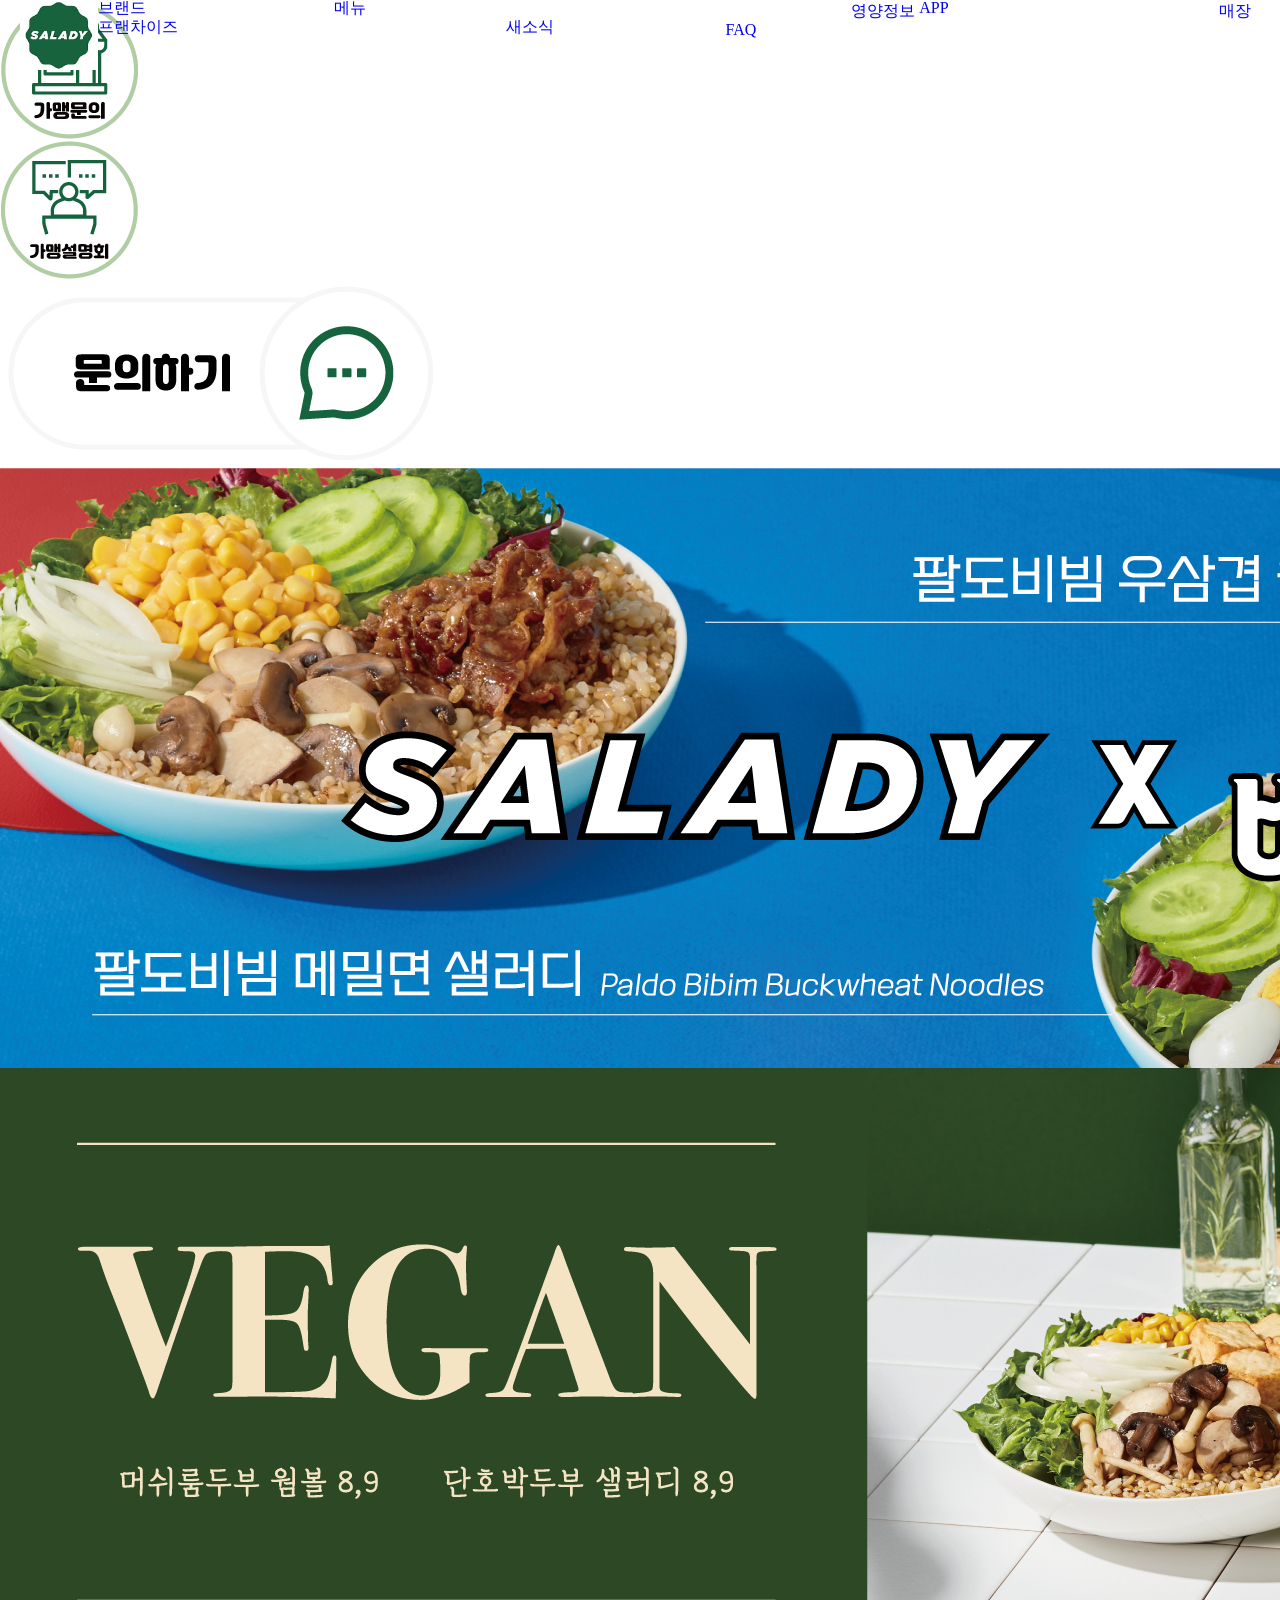
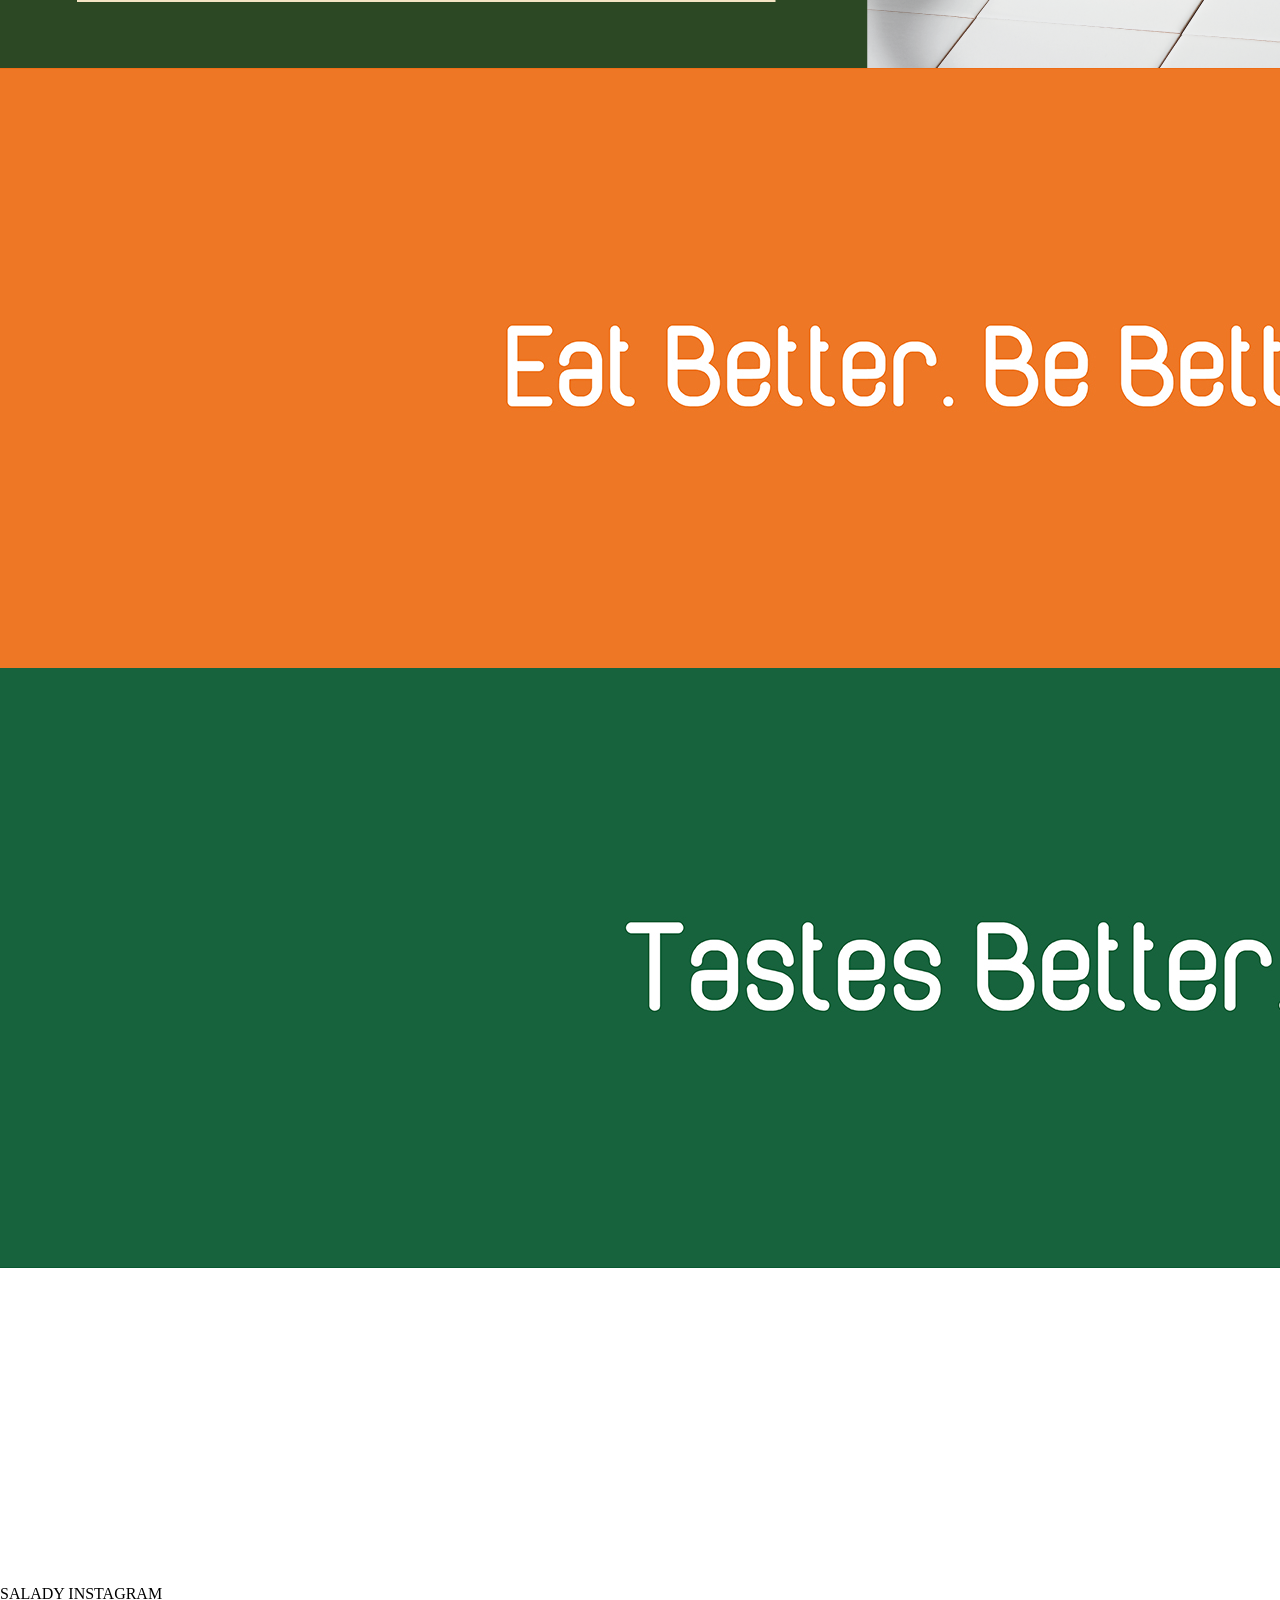
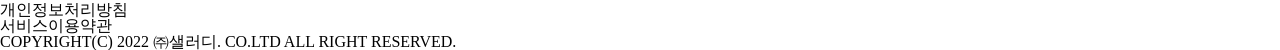
==== salady.html @ 0f6a2fb8 "2gaeo" ====
<!DOCTYPE html>
<html lang="ko">
<head>
    <meta charset="UTF-8">
    <meta name="viewport" content="width=device-width, initial-scale=1.0">
    <title>salady</title>
    <link rel="stylesheet" href="css/reset.css">
    <link rel="stylesheet" href="css/style.css">
</head>
<body>  
    <nav>
            <img src="img/mo_quick_ico01.png" alt="">
            <img src="img/mo_quick_ico02.png" alt="">
            <img src="img/_-3.png" alt="">
    </nav>
    <header>
        <div class="header_main">
            <img src="img/salady_logo.jpeg" alt="">
            <ul>
                <li class="dropdown">
                    <a class="a_box" href="#">브랜드</a>
                    <ul class="sub">
                        <li><a href="#">샐러디</a></li>
                        <li><a href="#">샐러디키친</a></li>
                        <li><a href="#">샐러디팜</a></li>
                    </ul>
                </li>
                <li class="dropdown">
                    <a href="#">메뉴</a>
                    <ul class="sub">
                        <li><a href="#">All</a></li>
                        <li><a href="#">웜볼</a></li>
                        <li><a href="#">샐러디</a></li>
                        <li><a href="#">샌드&랩</a></li>
                        <li><a href="#">브레드</a></li>
                        <li><a href="#">토핑&드레싱</a></li>
                        <li><a href="#">음료&사이드</a></li>
                    </ul>
                </li>
                <li>
                    <a href="#">영양정보</a>
                </li>
                <li class="dropdown">
                    <a href="#">APP</a>
                    <ul class="sub">
                        <li><a href="#">샐러디멤버십</a></li>
                        <li><a href="#">샐러디오더</a></li>
                        <li><a href="#">기프트카드</a></li>
                    </ul>
                </li>
                <li>
                    <a href="#">매장</a>
                </li>
                <li class="dropdown">
                    <a href="#">프랜차이즈</a>
                    <ul class="sub">
                        <li><a href="#">가맹안내</a></li>
                        <li><a href="#">가맹상담 신청</a></li>
                        <li><a href="#">가맹설명회 신청</a></li>
                        <li><a href="#">추천입지</a></li>
                    </ul>
                </li>
                <li class="dropdown">
                    <a href="#">새소식</a>
                    <ul class="sub">
                        <li><a href="#">공지사항</a></li>
                        <li><a href="#">이벤트</a></li>
                        <li><a href="#">칭찬매장</a></li>
                    </ul>
                </li>
                <li>
                    <a href="#">FAQ</a>
                </li>
            </ul>
        </div>
    </header>
    <main>
        <section>
            <div>
                <img src="img/salady_1.png" alt="">
                <img src="img/salady_2.png" alt="">
                <img src="img/salady_3.png" alt="">
                <img src="img/salady_4.jpeg" alt="">
                <img src="img/salady_5.jpeg" alt="">
            </div>
        </section>
        <section>
            <div>
                <iframe width="560" height="315" src="https://www.youtube.com/embed/PhK-i3z_uvU" title="YouTube video player" frameborder="0" allow="accelerometer; autoplay; clipboard-write; encrypted-media; gyroscope; picture-in-picture; web-share" allowfullscreen></iframe>
            </div>
        </section>
        <div>
            <h3>
                <b>SALADY 
                INSTAGRAM</b>
            </h3>
        </div>
    </main>
    <footer>
        <div>
            <div>
                <p>개인정보처리방침</p>
                <P>서비스이용약관</P>
            </div>
            <div>
                <p>COPYRIGHT(C) 2022 ㈜샐러디. CO.LTD ALL RIGHT RESERVED.</p>
            </div>
        </div>
    </footer>
    <script>
    const mainlists=document.querySelectorAll('.dropdown');
    //상태변수 state= 1, 0
    let state= 1;
    for(let i=0; i<mainlists.length; i++){
        mainlists[i].onclick=function(){
            if(state==1){
                this.getElementsByTagName('ul')[0].style.height='90px'
                state=0;   //state--;
            }else{
                this.getElementsByTagName('ul')[0].style.height='0px'
                state=1;   //state++;
            }
        }
    }
    </script>
</body>
</html>
---- css/style.css ----
header {
    position: fixed;
    top: 0;
    width: 100%;
    height: 70px;
}

header .header_main {
    display: flex;
    max-width: 1300px;
    width: 100%;
    justify-content: space-between;
    padding: 0 20px;
    height: 100%;
    margin: 0 auto;
}

ul>li {
    display: inline-block;
}

div {
    width: auto;
}

.a_box {
    display: flex;
}

.sub {
    height: 0;
    overflow: hidden;
    transition: height .4s;
    display: flex;
    gap: 20px;
}
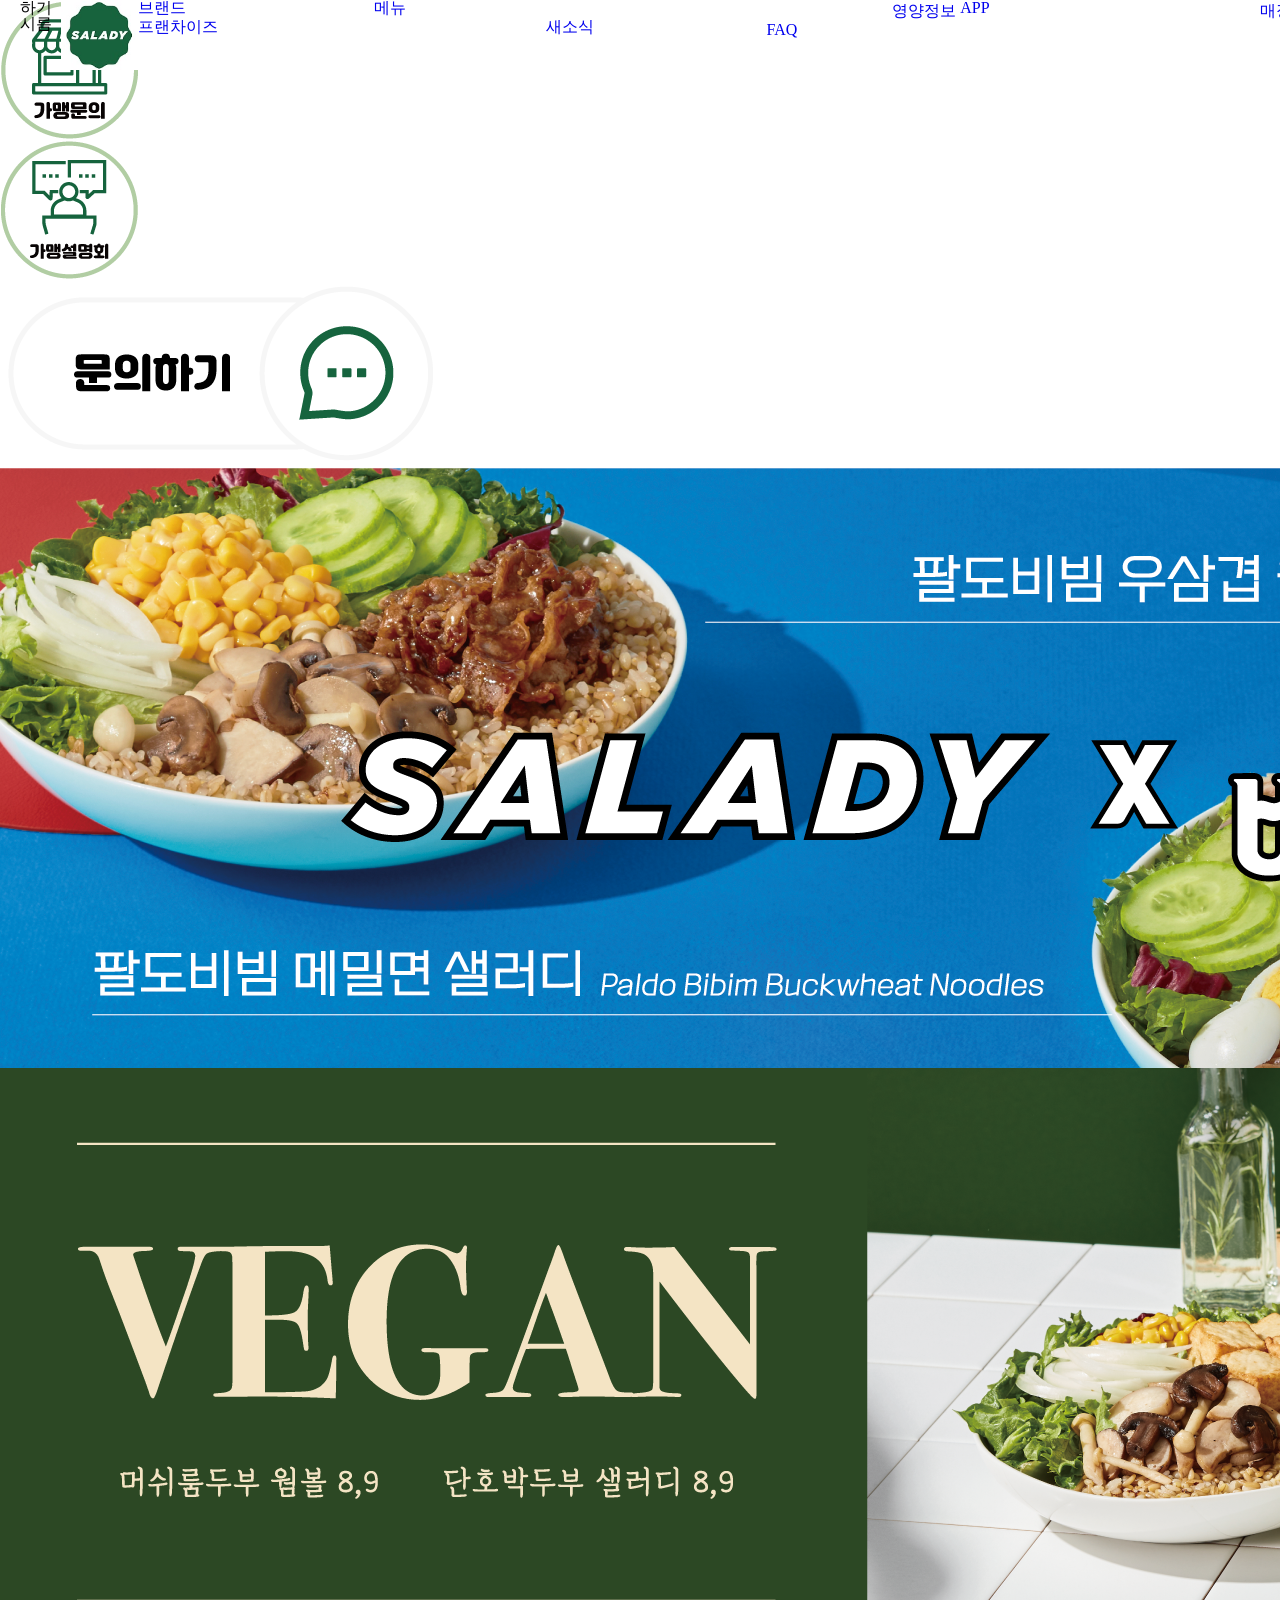
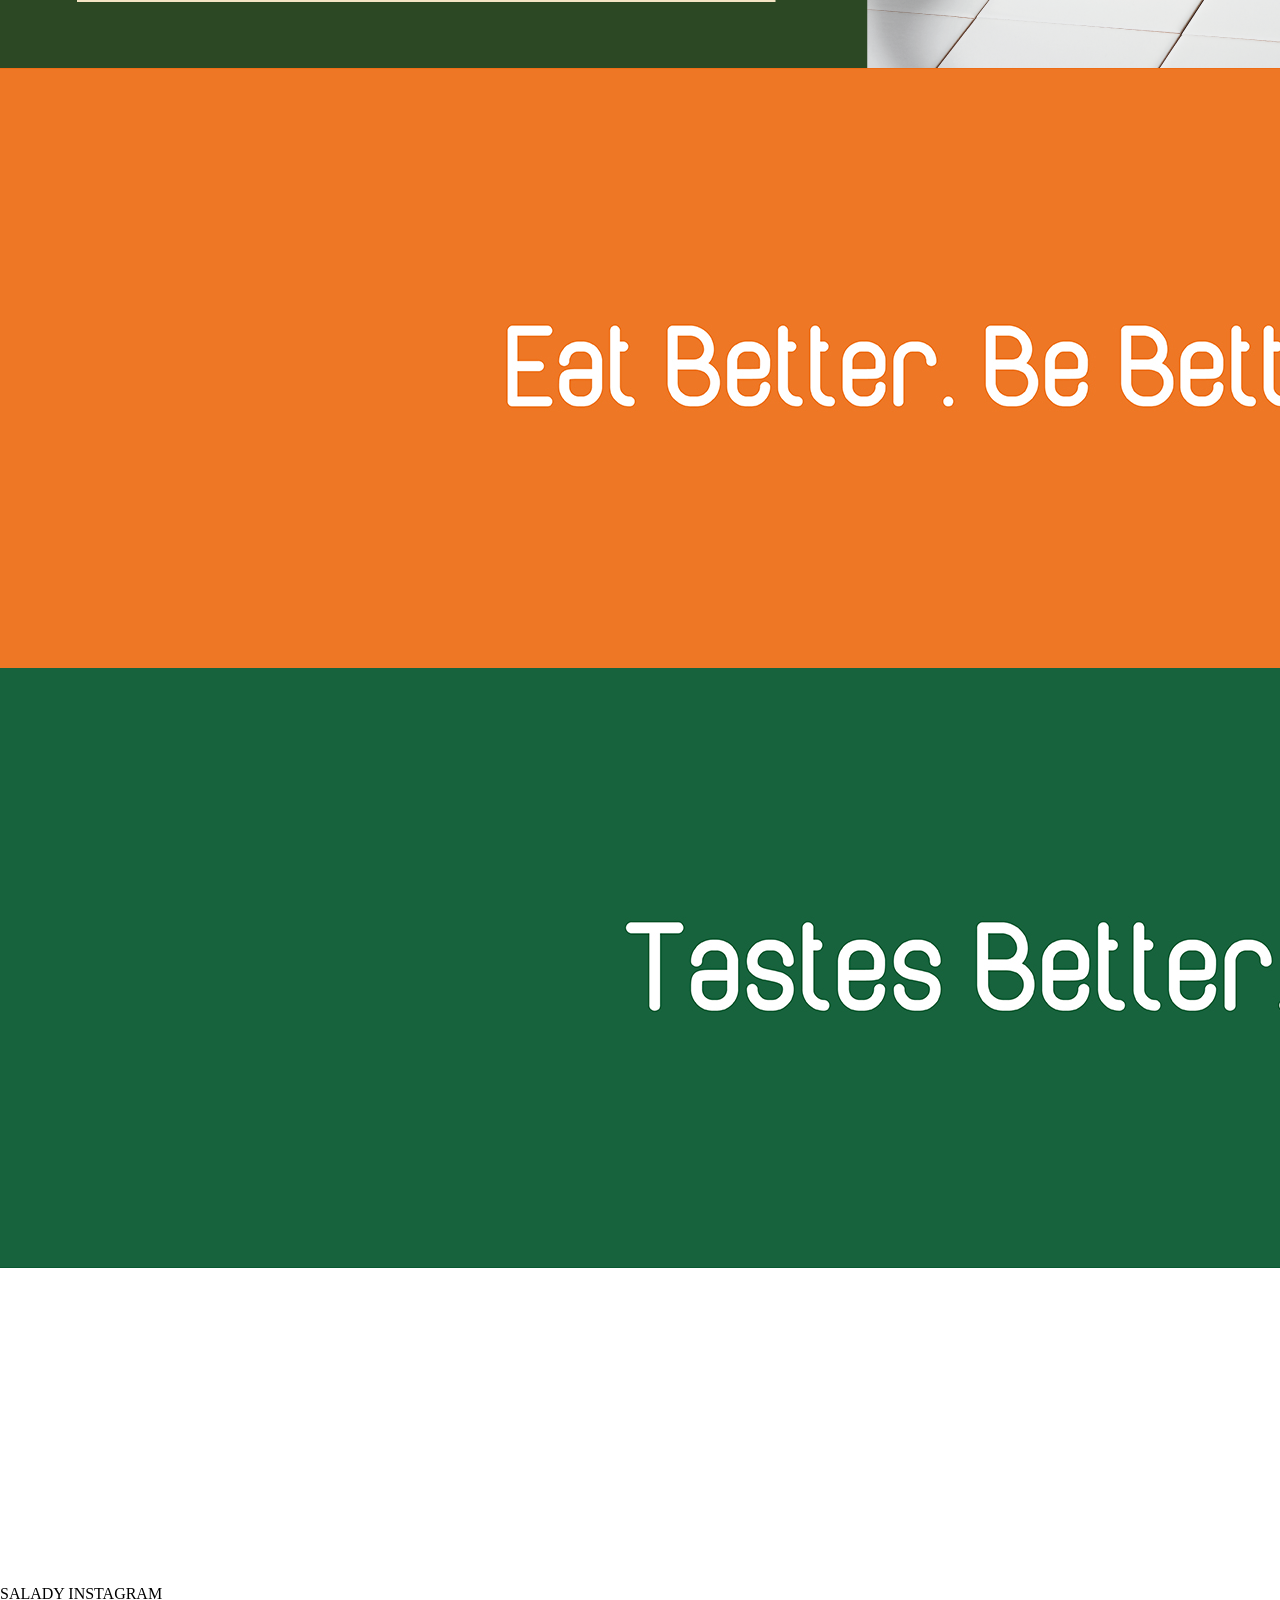
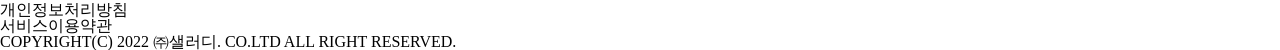
==== commit 0b82b2d2: "h1" ====
--- a/salady.html
+++ b/salady.html
@@ -15,6 +15,7 @@
     </nav>
     <header>
         <div class="header_main">
+            <h1>하기시름</h1>
             <img src="img/salady_logo.jpeg" alt="">
             <ul>
                 <li class="dropdown">
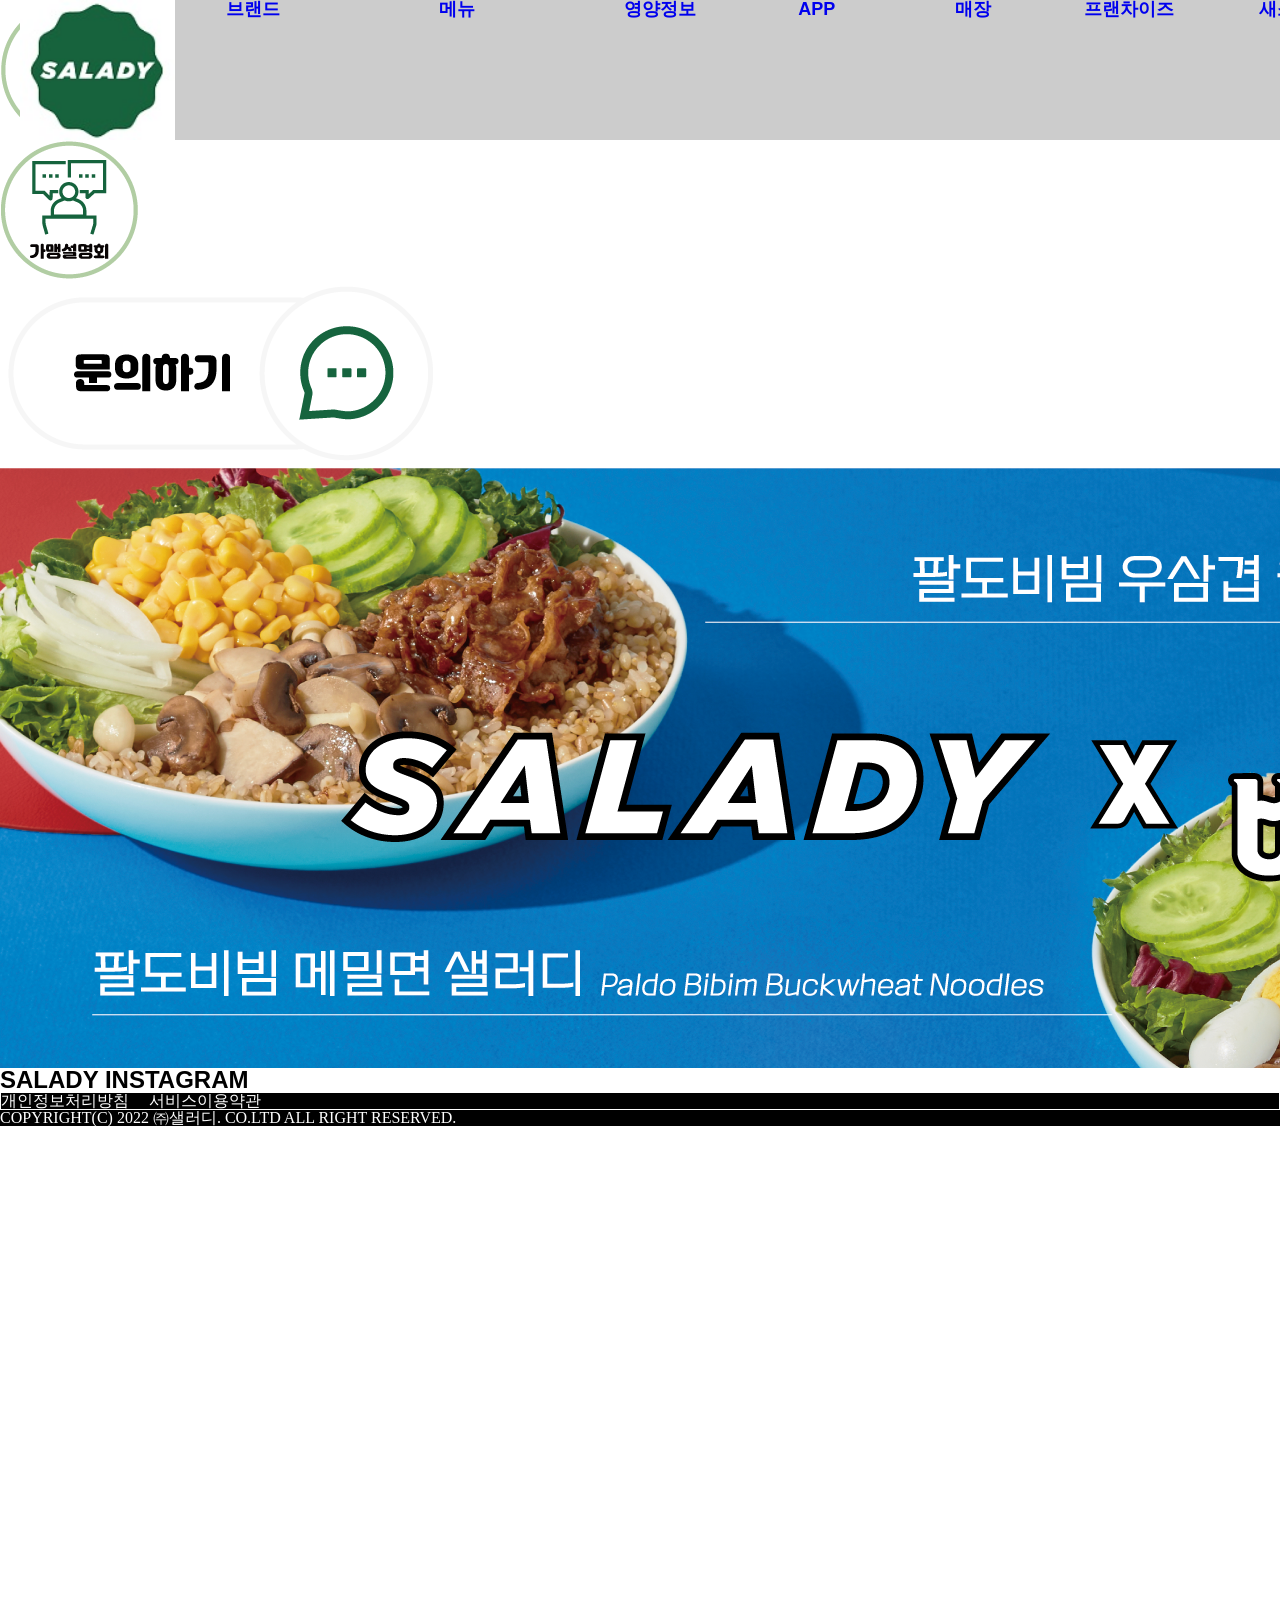
==== commit f7f80995: "스타일 수정" ====
--- a/salady.html
+++ b/salady.html
@@ -1,128 +1,150 @@
 <!DOCTYPE html>
 <html lang="ko">
-<head>
-    <meta charset="UTF-8">
-    <meta name="viewport" content="width=device-width, initial-scale=1.0">
+  <head>
+    <meta charset="UTF-8" />
+    <meta name="viewport" content="width=device-width, initial-scale=1.0" />
     <title>salady</title>
-    <link rel="stylesheet" href="css/reset.css">
-    <link rel="stylesheet" href="css/style.css">
-</head>
-<body>  
+    <link rel="stylesheet" href="css/reset.css" />
+    <link
+      rel="stylesheet"
+      href="https://cdn.jsdelivr.net/npm/swiper@10/swiper-bundle.min.css"
+    />
+    <script src="https://cdn.jsdelivr.net/npm/swiper@10/swiper-bundle.min.js"></script>
+    <link rel="stylesheet" href="css/style.css" />
+  </head>
+  <body>
     <nav>
-            <img src="img/mo_quick_ico01.png" alt="">
-            <img src="img/mo_quick_ico02.png" alt="">
-            <img src="img/_-3.png" alt="">
+      <img src="img/mo_quick_ico01.png" alt="" />
+      <img src="img/mo_quick_ico02.png" alt="" />
+      <img src="img/_-3.png" alt="" />
     </nav>
     <header>
-        <div class="header_main">
-            <h1>하기시름</h1>
-            <img src="img/salady_logo.jpeg" alt="">
-            <ul>
-                <li class="dropdown">
-                    <a class="a_box" href="#">브랜드</a>
-                    <ul class="sub">
-                        <li><a href="#">샐러디</a></li>
-                        <li><a href="#">샐러디키친</a></li>
-                        <li><a href="#">샐러디팜</a></li>
-                    </ul>
-                </li>
-                <li class="dropdown">
-                    <a href="#">메뉴</a>
-                    <ul class="sub">
-                        <li><a href="#">All</a></li>
-                        <li><a href="#">웜볼</a></li>
-                        <li><a href="#">샐러디</a></li>
-                        <li><a href="#">샌드&랩</a></li>
-                        <li><a href="#">브레드</a></li>
-                        <li><a href="#">토핑&드레싱</a></li>
-                        <li><a href="#">음료&사이드</a></li>
-                    </ul>
-                </li>
-                <li>
-                    <a href="#">영양정보</a>
-                </li>
-                <li class="dropdown">
-                    <a href="#">APP</a>
-                    <ul class="sub">
-                        <li><a href="#">샐러디멤버십</a></li>
-                        <li><a href="#">샐러디오더</a></li>
-                        <li><a href="#">기프트카드</a></li>
-                    </ul>
-                </li>
-                <li>
-                    <a href="#">매장</a>
-                </li>
-                <li class="dropdown">
-                    <a href="#">프랜차이즈</a>
-                    <ul class="sub">
-                        <li><a href="#">가맹안내</a></li>
-                        <li><a href="#">가맹상담 신청</a></li>
-                        <li><a href="#">가맹설명회 신청</a></li>
-                        <li><a href="#">추천입지</a></li>
-                    </ul>
-                </li>
-                <li class="dropdown">
-                    <a href="#">새소식</a>
-                    <ul class="sub">
-                        <li><a href="#">공지사항</a></li>
-                        <li><a href="#">이벤트</a></li>
-                        <li><a href="#">칭찬매장</a></li>
-                    </ul>
-                </li>
-                <li>
-                    <a href="#">FAQ</a>
-                </li>
+      <div class="header_main">
+        <img src="img/salady_logo.jpeg" alt="" />
+        <ul class="header_menu">
+          <li class="dropdown">
+            <a href="#">브랜드</a>
+            <ul class="sub">
+              <li><a href="#">샐러디</a></li>
+              <li><a href="#">샐러디키친</a></li>
+              <li><a href="#">샐러디팜</a></li>
             </ul>
-        </div>
+          </li>
+          <li class="dropdown">
+            <a href="#">메뉴</a>
+            <ul class="sub">
+              <li><a href="#">All</a></li>
+              <li><a href="#">웜볼</a></li>
+              <li><a href="#">샐러디</a></li>
+              <li><a href="#">샌드&랩</a></li>
+              <li><a href="#">브레드</a></li>
+              <li><a href="#">토핑&드레싱</a></li>
+              <li><a href="#">음료&사이드</a></li>
+            </ul>
+          </li>
+          <li>
+            <a href="#">영양정보</a>
+          </li>
+          <li class="dropdown">
+            <a href="#">APP</a>
+            <ul class="sub">
+              <li><a href="#">샐러디멤버십</a></li>
+              <li><a href="#">샐러디오더</a></li>
+              <li><a href="#">기프트카드</a></li>
+            </ul>
+          </li>
+          <li>
+            <a href="#">매장</a>
+          </li>
+          <li class="dropdown">
+            <a href="#">프랜차이즈</a>
+            <ul class="sub">
+              <li><a href="#">가맹안내</a></li>
+              <li><a href="#">가맹상담 신청</a></li>
+              <li><a href="#">가맹설명회 신청</a></li>
+              <li><a href="#">추천입지</a></li>
+            </ul>
+          </li>
+          <li class="dropdown">
+            <a href="#">새소식</a>
+            <ul class="sub">
+              <li><a href="#">공지사항</a></li>
+              <li><a href="#">이벤트</a></li>
+              <li><a href="#">칭찬매장</a></li>
+            </ul>
+          </li>
+          <li>
+            <a href="#">FAQ</a>
+          </li>
+        </ul>
+      </div>
     </header>
     <main>
-        <section>
-            <div>
-                <img src="img/salady_1.png" alt="">
-                <img src="img/salady_2.png" alt="">
-                <img src="img/salady_3.png" alt="">
-                <img src="img/salady_4.jpeg" alt="">
-                <img src="img/salady_5.jpeg" alt="">
-            </div>
-        </section>
-        <section>
-            <div>
-                <iframe width="560" height="315" src="https://www.youtube.com/embed/PhK-i3z_uvU" title="YouTube video player" frameborder="0" allow="accelerometer; autoplay; clipboard-write; encrypted-media; gyroscope; picture-in-picture; web-share" allowfullscreen></iframe>
-            </div>
-        </section>
-        <div>
-            <h3>
-                <b>SALADY 
-                INSTAGRAM</b>
-            </h3>
+      <div class="swiper mySwiper">
+        <div class="swiper-wrapper">
+          <div class="swiper-slide">
+            <img src="img/salady_1.png" alt="" />
+          </div>
+          <div class="swiper-slide">
+            <img src="img/salady_2.jpeg" alt="" />
+          </div>
+          <div class="swiper-slide">
+            <img src="img/salady_3.png" alt="" />
+          </div>
+          <div class="swiper-slide">
+            <img src="img/salady_4.jpeg" alt="" />
+          </div>
+          <div class="swiper-slide">
+            <img src="img/salady_5.jpeg" alt="" />
+          </div>
         </div>
+        <div class="swiper-pagination"></div>
+      </div>
+      <section>
+        <div class="video">
+          <iframe
+            width="560"
+            height="315"
+            src="https://www.youtube.com/embed/PhK-i3z_uvU"
+            title="YouTube video player"
+            frameborder="0"
+            allow="accelerometer; autoplay; clipboard-write; encrypted-media; gyroscope; picture-in-picture; web-share"
+            allowfullscreen
+          ></iframe>
+        </div>
+      </section>
+      <div>
+        <h3>
+          <b>SALADY INSTAGRAM</b>
+        </h3>
+      </div>
     </main>
     <footer>
+      <div class="footer_main">
+        <div class="footer_main1">
+          <p>개인정보처리방침</p>
+          <p>서비스이용약관</p>
+        </div>
         <div>
-            <div>
-                <p>개인정보처리방침</p>
-                <P>서비스이용약관</P>
-            </div>
-            <div>
-                <p>COPYRIGHT(C) 2022 ㈜샐러디. CO.LTD ALL RIGHT RESERVED.</p>
-            </div>
+          <p>COPYRIGHT(C) 2022 ㈜샐러디. CO.LTD ALL RIGHT RESERVED.</p>
         </div>
+      </div>
     </footer>
     <script>
-    const mainlists=document.querySelectorAll('.dropdown');
-    //상태변수 state= 1, 0
-    let state= 1;
-    for(let i=0; i<mainlists.length; i++){
-        mainlists[i].onclick=function(){
-            if(state==1){
-                this.getElementsByTagName('ul')[0].style.height='90px'
-                state=0;   //state--;
-            }else{
-                this.getElementsByTagName('ul')[0].style.height='0px'
-                state=1;   //state++;
-            }
-        }
-    }
+      const mainlists = document.querySelectorAll(".dropdown");
+      //상태변수 state= 1, 0
+      let state = 1;
+      for (let i = 0; i < mainlists.length; i++) {
+        mainlists[i].onclick = function () {
+          if (state == 1) {
+            this.getElementsByTagName("ul")[0].style.height = "90px";
+            state = 0; //state--;
+          } else {
+            this.getElementsByTagName("ul")[0].style.height = "0px";
+            state = 1; //state++;
+          }
+        };
+      }
     </script>
-</body>
-</html>+  </body>
+</html>
--- a/css/style.css
+++ b/css/style.css
@@ -1,3 +1,9 @@
+* {
+    font-family: 'Franklin Gothic Medium', 'Arial Narrow', Arial, sans-serif;
+    font-size: 24px;
+    font-weight: 600;
+}
+
 header {
     position: fixed;
     top: 0;
@@ -7,16 +13,27 @@
 
 header .header_main {
     display: flex;
-    max-width: 1300px;
-    width: 100%;
+    max-width: 1500px;
+    width: 200%;
     justify-content: space-between;
     padding: 0 20px;
-    height: 100%;
+    height: 200%;
     margin: 0 auto;
 }
 
 ul>li {
     display: inline-block;
+    background: #ccc;
+    width: 100%;
+    height: 100%;
+    text-align: center;
+    font-family: 'Franklin Gothic Medium', 'Arial Narrow', Arial, sans-serif;
+    font-size: 18px;
+    font-weight: 600;
+}
+
+.header_menu {
+    display: flex;
 }
 
 div {
@@ -30,7 +47,34 @@
 .sub {
     height: 0;
     overflow: hidden;
-    transition: height .4s;
+    transition: .4s;
     display: flex;
     gap: 20px;
+}
+
+img {
+    display: block;
+}
+
+.footer_main {
+    width: 100%;
+    background: #000000;
+    color: #fefefe;
+}
+
+.footer_main1 {
+    display: flex;
+    border: 1px solid #fefefe;
+    gap: 20px;
+}
+
+.video {
+    background-size: cover;
+    -moz-background-size: cover;
+    -webkit-background-size: cover;
+    background-position: center;
+    background-repeat: no-repeat;
+    width: 100%;
+    height: 100%;
+    position: absolute;
 }
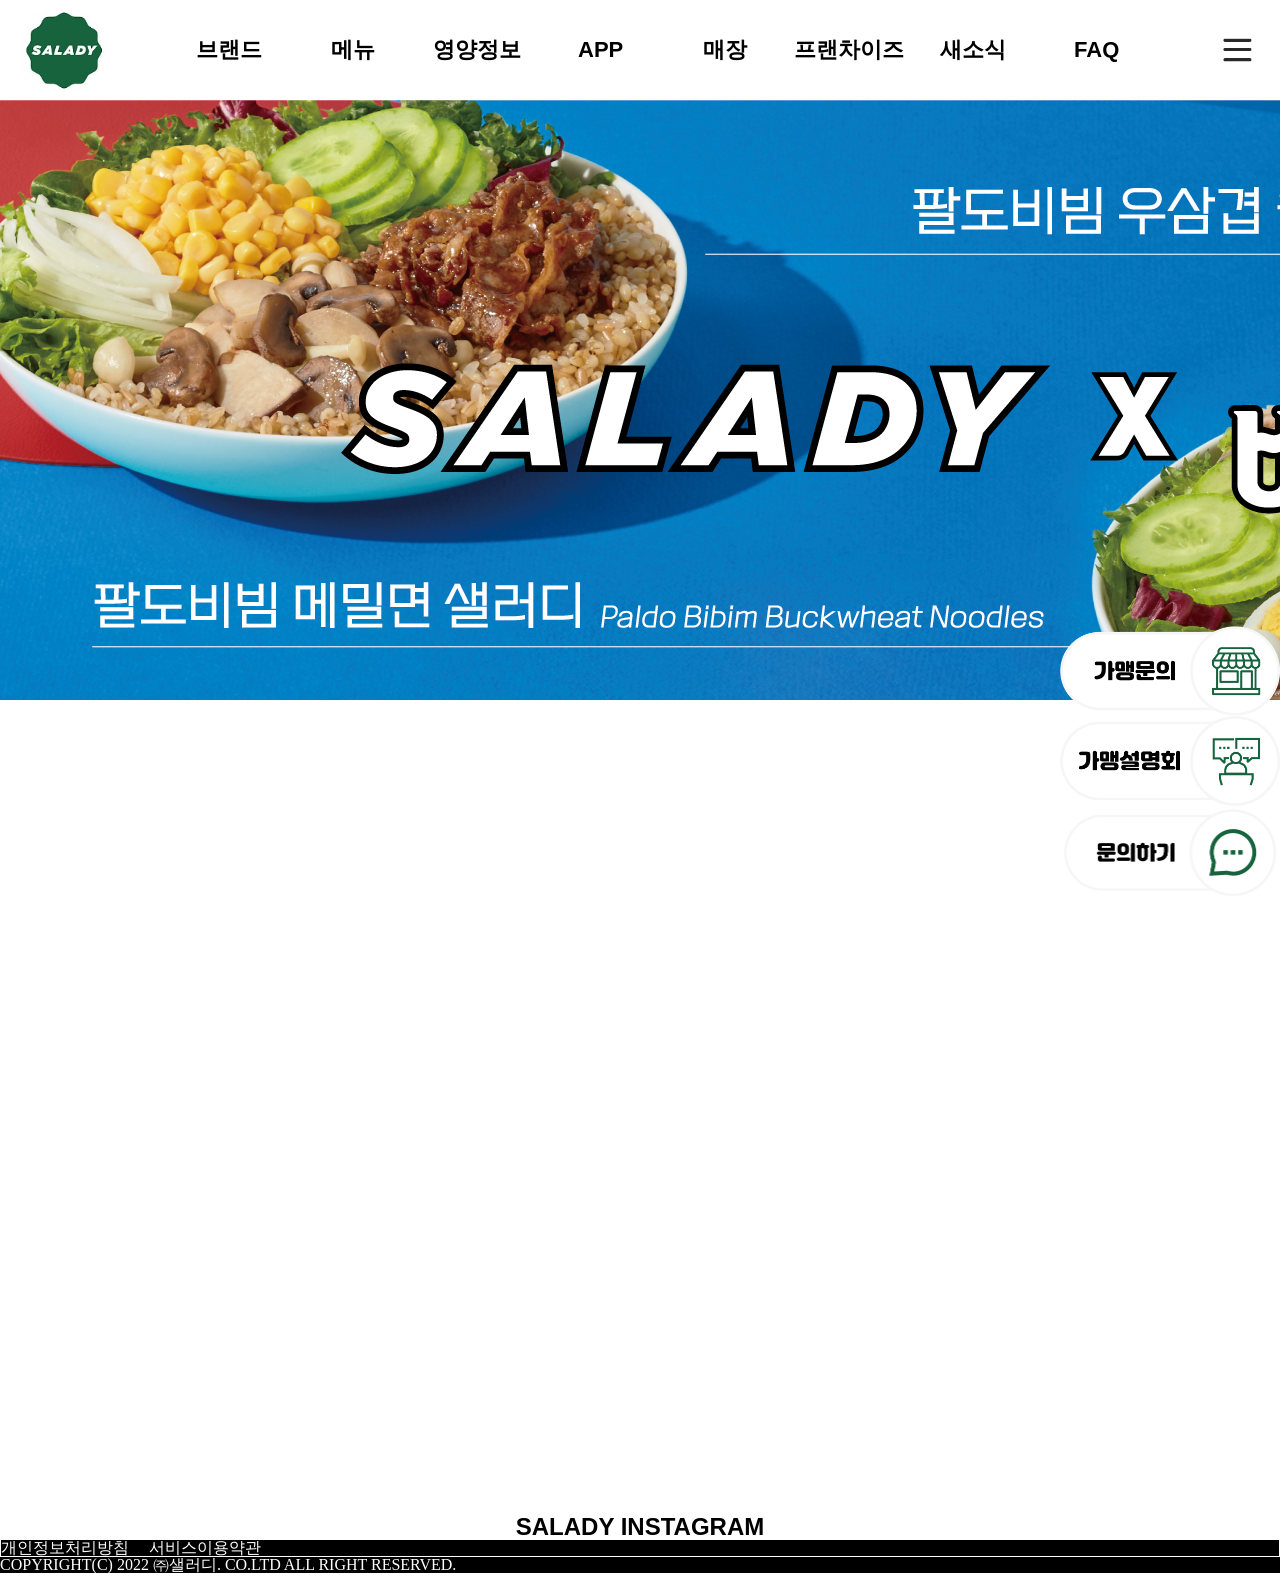
==== commit a4e99b19: "레이아웃 꺠진것들 수정" ====
--- a/salady.html
+++ b/salady.html
@@ -13,16 +13,16 @@
     <link rel="stylesheet" href="css/style.css" />
   </head>
   <body>
-    <nav>
+    <nav class="floating_menu">
       <img src="img/mo_quick_ico01.png" alt="" />
       <img src="img/mo_quick_ico02.png" alt="" />
       <img src="img/_-3.png" alt="" />
     </nav>
     <header>
       <div class="header_main">
-        <img src="img/salady_logo.jpeg" alt="" />
+        <img src="img/salady_logo.jpeg" alt="" class="header_logo" />
         <ul class="header_menu">
-          <li class="dropdown">
+          <li class="item dropdown">
             <a href="#">브랜드</a>
             <ul class="sub">
               <li><a href="#">샐러디</a></li>
@@ -30,7 +30,7 @@
               <li><a href="#">샐러디팜</a></li>
             </ul>
           </li>
-          <li class="dropdown">
+          <li class="item dropdown">
             <a href="#">메뉴</a>
             <ul class="sub">
               <li><a href="#">All</a></li>
@@ -42,10 +42,10 @@
               <li><a href="#">음료&사이드</a></li>
             </ul>
           </li>
-          <li>
+          <li class="item">
             <a href="#">영양정보</a>
           </li>
-          <li class="dropdown">
+          <li class="item dropdown">
             <a href="#">APP</a>
             <ul class="sub">
               <li><a href="#">샐러디멤버십</a></li>
@@ -53,10 +53,10 @@
               <li><a href="#">기프트카드</a></li>
             </ul>
           </li>
-          <li>
+          <li class="item">
             <a href="#">매장</a>
           </li>
-          <li class="dropdown">
+          <li class="item dropdown">
             <a href="#">프랜차이즈</a>
             <ul class="sub">
               <li><a href="#">가맹안내</a></li>
@@ -65,7 +65,7 @@
               <li><a href="#">추천입지</a></li>
             </ul>
           </li>
-          <li class="dropdown">
+          <li class="item dropdown">
             <a href="#">새소식</a>
             <ul class="sub">
               <li><a href="#">공지사항</a></li>
@@ -73,10 +73,11 @@
               <li><a href="#">칭찬매장</a></li>
             </ul>
           </li>
-          <li>
+          <li class="item">
             <a href="#">FAQ</a>
           </li>
         </ul>
+        <img src="img/menu_icon.png" alt="" class="menu_icon" />
       </div>
     </header>
     <main>
@@ -100,24 +101,16 @@
         </div>
         <div class="swiper-pagination"></div>
       </div>
-      <section>
-        <div class="video">
-          <iframe
-            width="560"
-            height="315"
-            src="https://www.youtube.com/embed/PhK-i3z_uvU"
-            title="YouTube video player"
-            frameborder="0"
-            allow="accelerometer; autoplay; clipboard-write; encrypted-media; gyroscope; picture-in-picture; web-share"
-            allowfullscreen
-          ></iframe>
-        </div>
-      </section>
-      <div>
-        <h3>
-          <b>SALADY INSTAGRAM</b>
-        </h3>
-      </div>
+      <iframe
+        width="560"
+        height="315"
+        src="https://www.youtube.com/embed/PhK-i3z_uvU"
+        title="YouTube video player"
+        frameborder="0"
+        allow="accelerometer; autoplay; clipboard-write; encrypted-media; gyroscope; picture-in-picture; web-share"
+        allowfullscreen
+      ></iframe>
+      <p>SALADY INSTAGRAM</p>
     </main>
     <footer>
       <div class="footer_main">
@@ -137,10 +130,10 @@
       for (let i = 0; i < mainlists.length; i++) {
         mainlists[i].onclick = function () {
           if (state == 1) {
-            this.getElementsByTagName("ul")[0].style.height = "90px";
+            this.getElementsByTagName("ul")[0].style.height = "100%";
             state = 0; //state--;
           } else {
-            this.getElementsByTagName("ul")[0].style.height = "0px";
+            this.getElementsByTagName("ul")[0].style.height = "0%";
             state = 1; //state++;
           }
         };
--- a/css/style.css
+++ b/css/style.css
@@ -4,36 +4,65 @@
     font-weight: 600;
 }
 
+main{
+    padding-top: 100px;
+    flex: d;
+    display: flex;
+    flex-direction: column;
+    align-items: center;
+    gap: 70px;
+}
+
 header {
     position: fixed;
     top: 0;
     width: 100%;
-    height: 70px;
+    height: 100px;
+    z-index: 10000;
+    background: white;
 }
 
 header .header_main {
     display: flex;
-    max-width: 1500px;
-    width: 200%;
+    max-width: 1800px;
+    /* width: 200%; */
+    height: 100%;
     justify-content: space-between;
+    align-items: center;
     padding: 0 20px;
-    height: 200%;
+    /* height: 200%; */
     margin: 0 auto;
 }
 
-ul>li {
-    display: inline-block;
-    background: #ccc;
+header .header_main .header_logo{
+        /* width: 20px; */
+        height: 80px;
+}
+.menu_icon{
+    height: 40px;
+}
+
+.header_menu>.item {
+    display: inline-flex;
+    /* background: #ccc; */
     width: 100%;
     height: 100%;
     text-align: center;
     font-family: 'Franklin Gothic Medium', 'Arial Narrow', Arial, sans-serif;
-    font-size: 18px;
+    font-size: 22px;
     font-weight: 600;
+    align-items: center;
+    justify-content: center;
+}
+
+.header_menu>.item>a{
+    color: black;
 }
 
 .header_menu {
     display: flex;
+    /* position: relative; */
+    width: 80%;
 }
 
 div {
@@ -49,7 +78,21 @@
     overflow: hidden;
     transition: .4s;
     display: flex;
-    gap: 20px;
+    align-items: center;
+    gap: 50px;
+    position: absolute;
+    top: 90px;
+    left: 0;
+    width: 100%;
+    padding: 0 160px;
+    background: #17633e;
+    /* color: white; */
+}
+
+.sub li a{
+    color: white;
+    font-weight: 400;
+    font-size: 18px;
 }
 
 img {
@@ -77,4 +120,21 @@
     width: 100%;
     height: 100%;
     position: absolute;
+}
+
+
+.floating_menu{
+    position: fixed;
+    right: 0;
+    bottom: 0;
+    z-index: 10000;
+}
+
+.floating_menu img{
+    width: 220px;
+}
+
+main iframe{
+    width: 1200px;
+    height: 675px;
 }
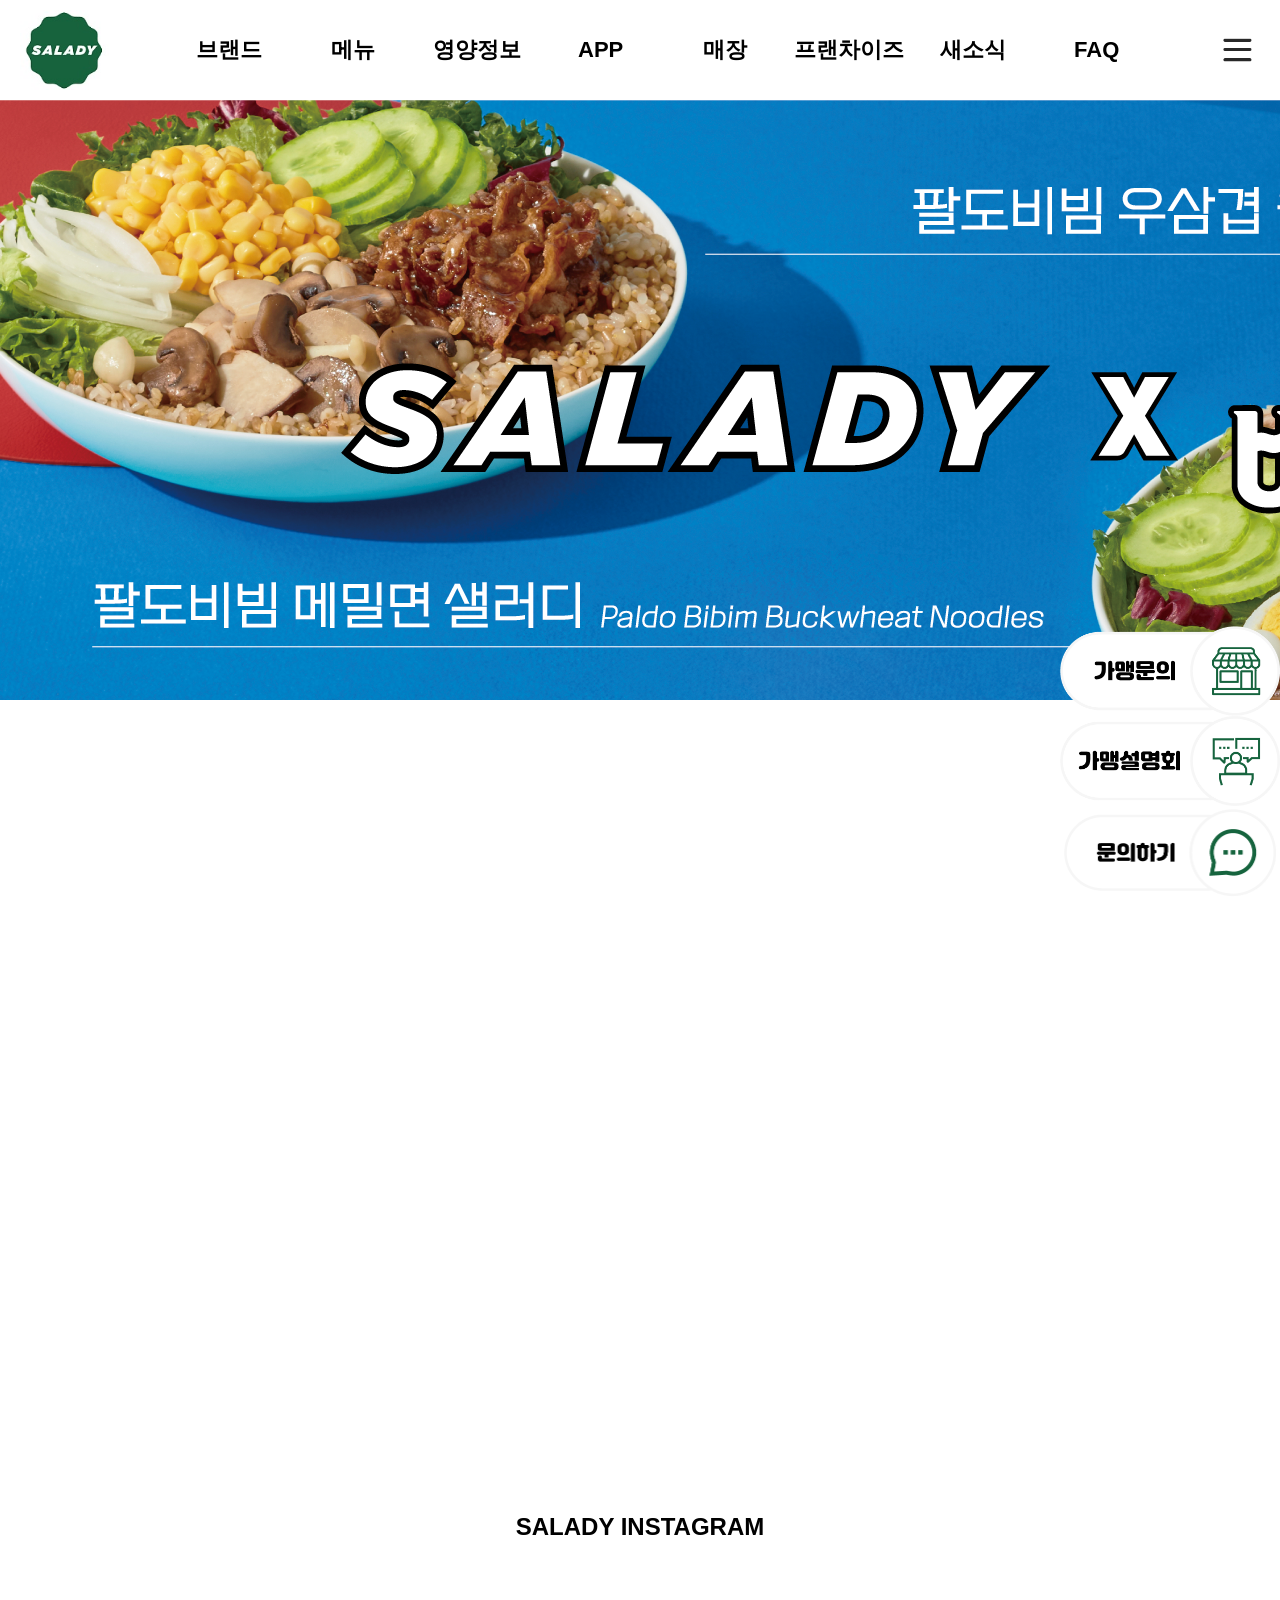
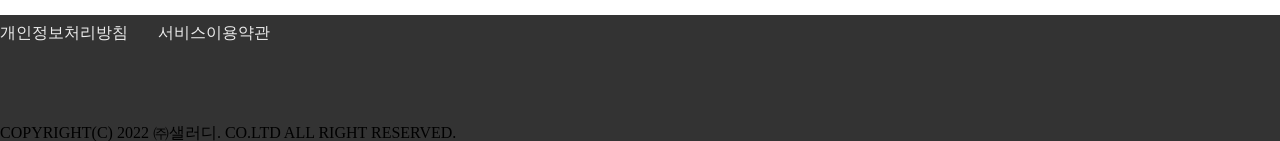
==== commit fb249745: "style.css 수정" ====
--- a/salady.html
+++ b/salady.html
@@ -23,7 +23,7 @@
         <img src="img/salady_logo.jpeg" alt="" class="header_logo" />
         <ul class="header_menu">
           <li class="item dropdown">
-            <a href="#">브랜드</a>
+            <a href="./salady_brand.html">브랜드</a>
             <ul class="sub">
               <li><a href="#">샐러디</a></li>
               <li><a href="#">샐러디키친</a></li>
@@ -110,11 +110,11 @@
         allow="accelerometer; autoplay; clipboard-write; encrypted-media; gyroscope; picture-in-picture; web-share"
         allowfullscreen
       ></iframe>
-      <p>SALADY INSTAGRAM</p>
+      <p class="one">SALADY INSTAGRAM</p>
     </main>
     <footer>
-      <div class="footer_main">
-        <div class="footer_main1">
+      <div class="footer_main1">
+        <div class="footer_style">
           <p>개인정보처리방침</p>
           <p>서비스이용약관</p>
         </div>
--- a/css/style.css
+++ b/css/style.css
@@ -98,18 +98,20 @@
 img {
     display: block;
 }
-
-.footer_main {
-    width: 100%;
-    background: #000000;
-    color: #fefefe;
+.one{
+    height: 100px;
+}
+.footer_main1{
+    background: #333;
+}
+.footer_style {
+    height: 100px;
+    display: flex;
+    gap: 30px;
+    color: #ededed;
+    padding-top: 10px;
 }
 
-.footer_main1 {
-    display: flex;
-    border: 1px solid #fefefe;
-    gap: 20px;
-}
 
 .video {
     background-size: cover;
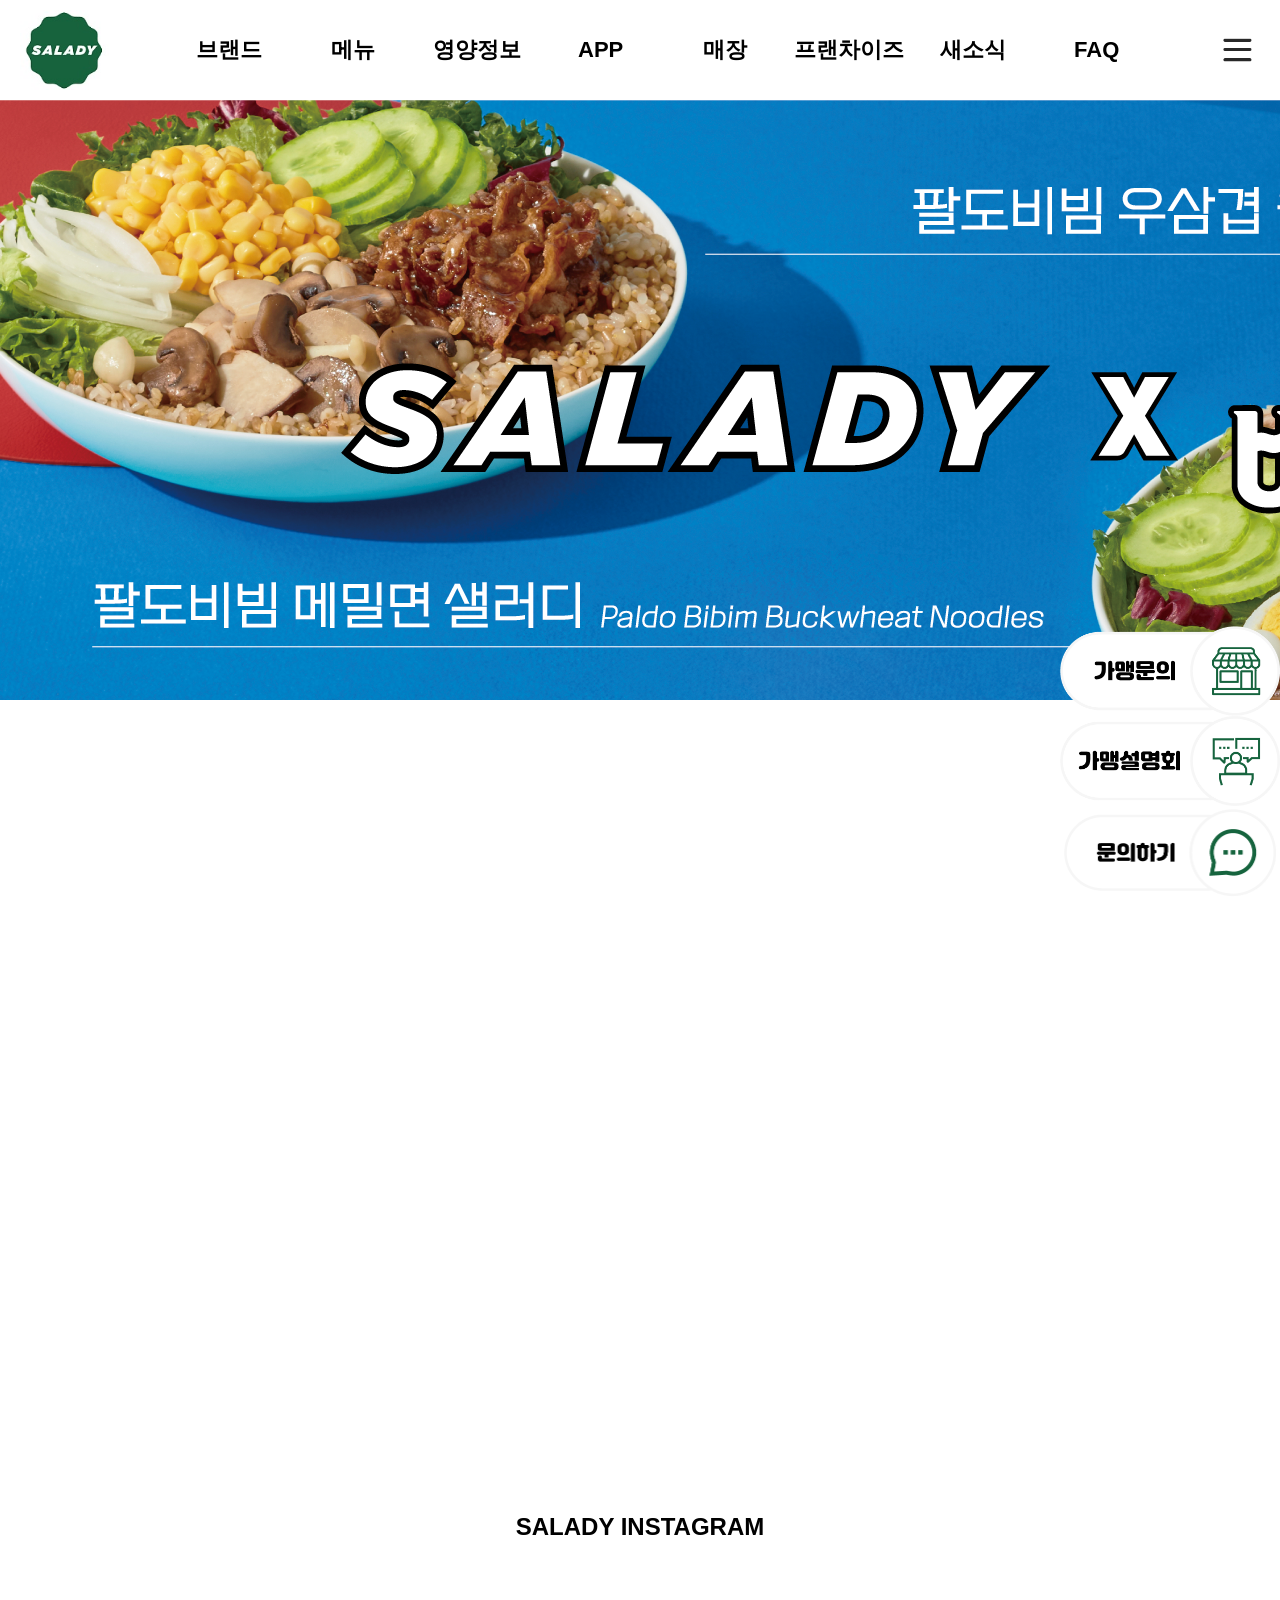
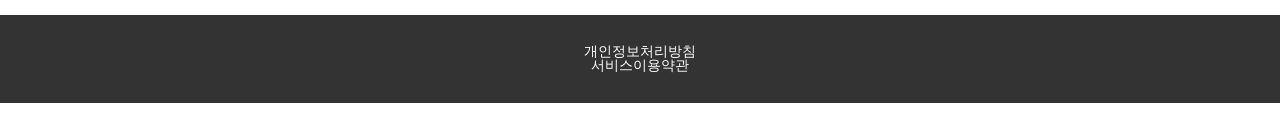
==== commit 0c7fc685: "샐러디 메인페이지 수정" ====
--- a/salady.html
+++ b/salady.html
@@ -113,12 +113,12 @@
       <p class="one">SALADY INSTAGRAM</p>
     </main>
     <footer>
-      <div class="footer_main1">
-        <div class="footer_style">
+      <div class="footer_main">
+        <div class="footer_main1">
           <p>개인정보처리방침</p>
           <p>서비스이용약관</p>
         </div>
-        <div>
+        <div class="footer_main">
           <p>COPYRIGHT(C) 2022 ㈜샐러디. CO.LTD ALL RIGHT RESERVED.</p>
         </div>
       </div>
--- a/css/style.css
+++ b/css/style.css
@@ -103,15 +103,20 @@
 }
 .footer_main1{
     background: #333;
+    padding: 30px 0;
+    gap: 10px;  
+    font-size: 14px;
 }
 .footer_style {
-    height: 100px;
     display: flex;
-    gap: 30px;
-    color: #ededed;
-    padding-top: 10px;
+    color: white;
+    justify-content: center;
+    margin-bottom: 28px;
 }
-
+.footer_main{
+    text-align: center;
+    color: white;
+}
 
 .video {
     background-size: cover;
